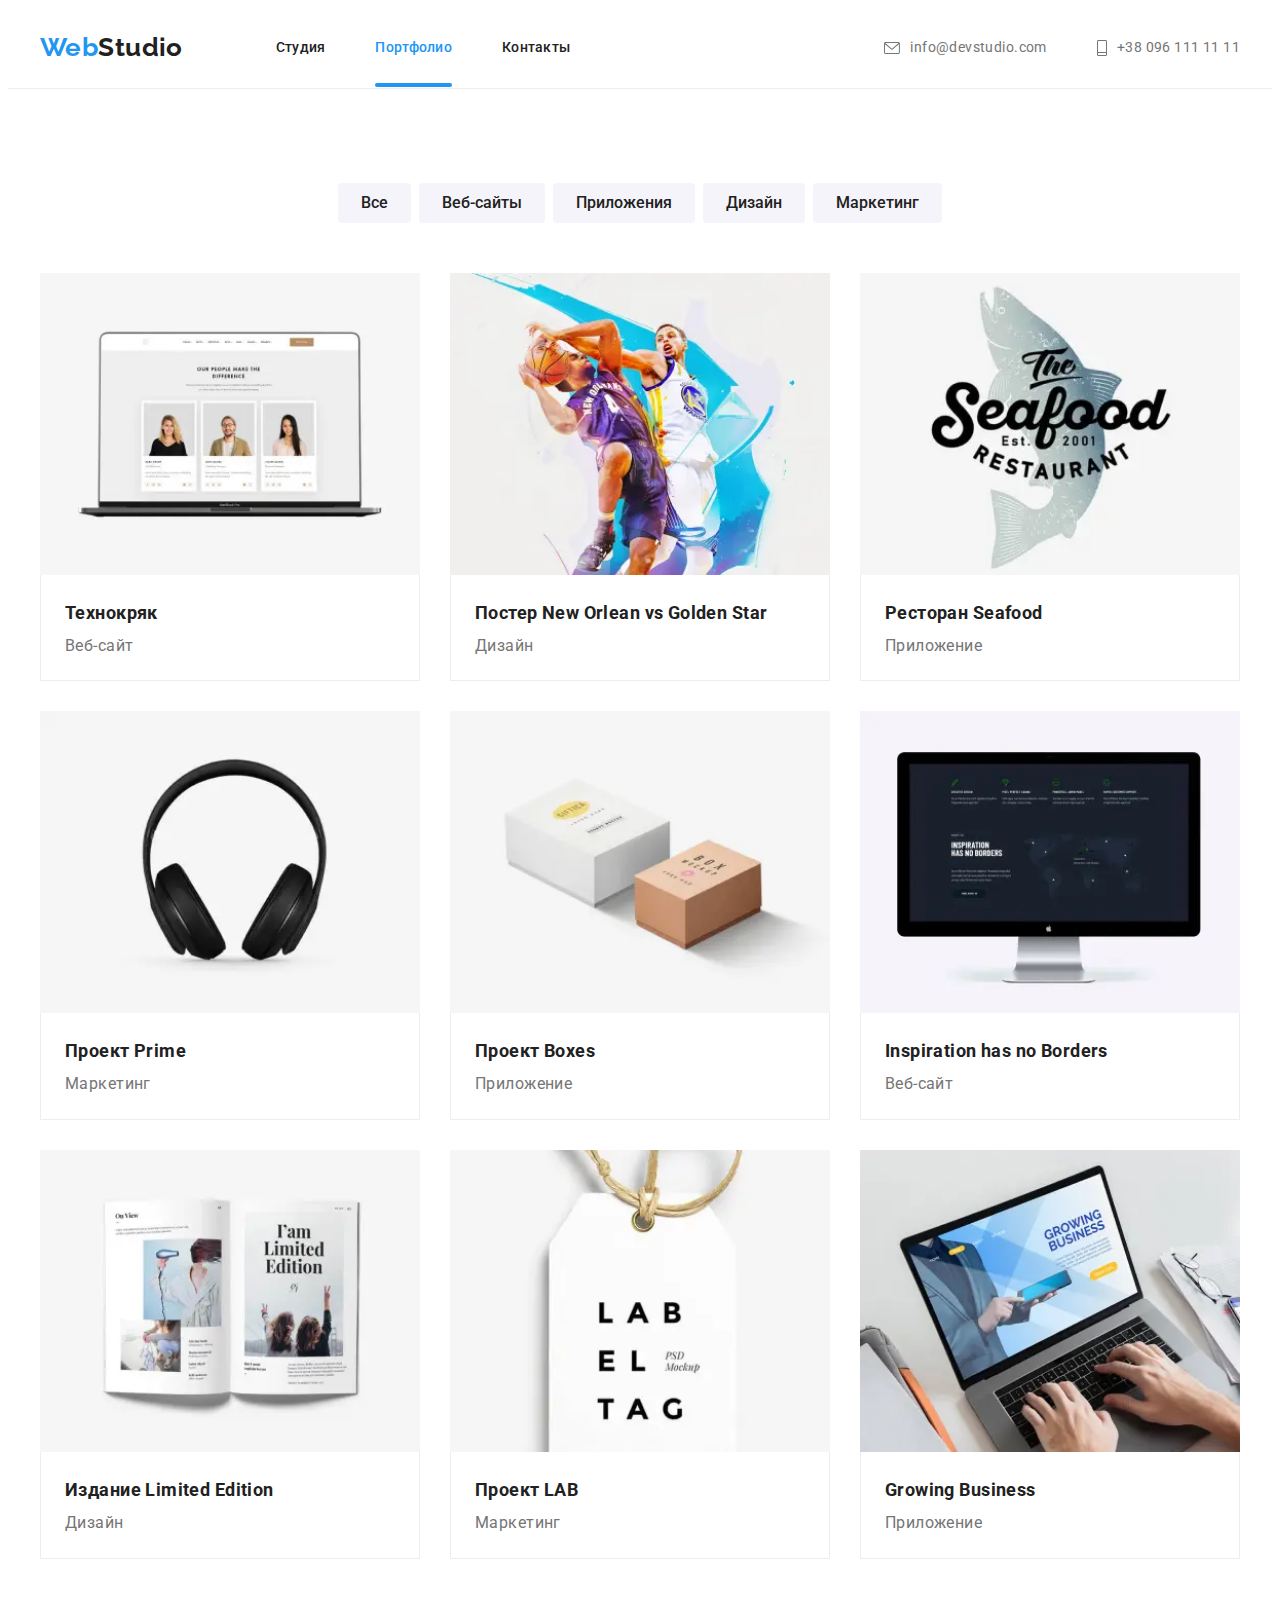
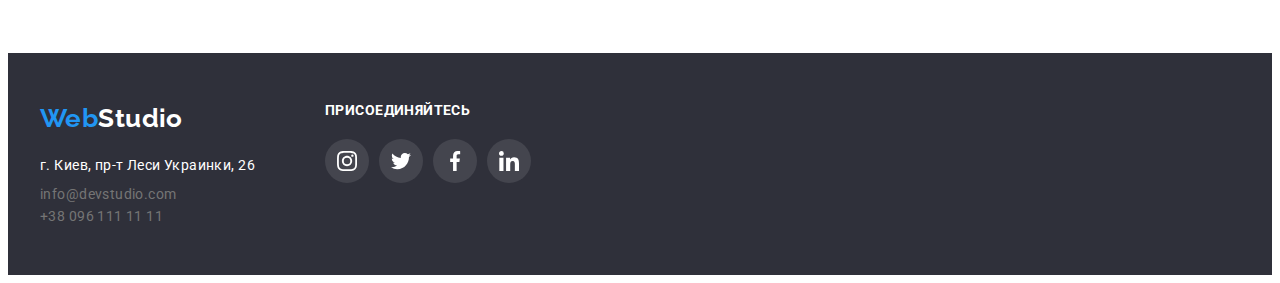
==== portfolio.html @ 9e24dd69 "Копирует файлы из ДЗ 5" ====
<!DOCTYPE html>
<html lang="ru">

<head>
    <meta charset="UTF-8" />
    <meta name="viewport" content="width=device-width, initial-scale=1.0" />
    <title>Piekharieva_HW5</title>
    <link
        href="https://fonts.googleapis.com/css2?family=Raleway:wght@700&family=Roboto:wght@400;500;700;900&display=swap"
        rel="stylesheet">
    <link rel="stylesheet" href="https://cdnjs.cloudflare.com/ajax/libs/modern-normalize/1.1.0/modern-normalize.min.css"
        integrity="sha512-wpPYUAdjBVSE4KJnH1VR1HeZfpl1ub8YT/NKx4PuQ5NmX2tKuGu6U/JRp5y+Y8XG2tV+wKQpNHVUX03MfMFn9Q=="
        crossorigin="anonymous" referrerpolicy="no-referrer" />
    <link rel="stylesheet" href="./css/styles.css">
</head>

<body>
    <!-- Шапка страницы -->
    <header>
        <div class="header-container container">
            <nav class=" main-nav">
                <a href="./" lang="en" class="logo"> <span class="logo-color">Web</span>Studio</a>
                <ul class="site-nav list">
                    <li class="item"><a href="./index.html" class="nav-link">Студия</a></li>
                    <li class="item"><a href="./portfolio.html" class="nav-link   current-link">Портфолио</a></li>
                    <li class="item"><a href="#" class="nav-link">Контакты</a></li>
                </ul>
            </nav>
            <!-- Контакты-->
            <ul class="contacts-list">
                <li class="item"><a href="mailto:info@devstudio.com" class="contacts-link"> <svg width="16px" height="12px">
                            <use href="./images/symbol.svg#icon-mail-to"></use>
                        </svg> info@devstudio.com</a>
                </li>
                <li class="item"><a href="tel:+380961111111" class="contacts-link"> <svg width="10px" height="16px">
                            <use href="./images/symbol.svg#icon-call-to"></use>
                        </svg> +38 096 111 11 11</a>
                </li>
            </ul>
        </div>
    
    
    </header>

    <main>

        <section class="portfolio-section section">

            <div class="container">
                <h1 class="visually-hidden"> Портфолио</h1> <!-- Скрыть в css -->

                <!--Кнопки сортировки портфолио-->
                <ul class="filter">
                    <li class="item"><button type="button" class="filter-button">Все</button></li>
                    <li class="item"><button type="button" class="filter-button">Веб-сайты</button></li>
                    <li class="item"><button type="button" class="filter-button">Приложения</button></li>
                    <li class="item"><button type="button" class="filter-button">Дизайн</button></li>
                    <li class="item"><button type="button" class="filter-button">Маркетинг</button></li>
                </ul>

                <!-- Примеры работ -->


                <ul class="work-exemples-list">
                    <li class="item">
                     
                        <a href="#" class="work-exemples-link">
                            <div class="exemples-thumb">
                                <img src="./images/portfolio1.webp"
                                alt="ноутбук с карточками людей на экране" width=370 height=294>
                                <div class="exemples-overflow">
                                    Технокряк это современная площадка распространения коронавируса. Компании используют эту платформу для цифрового
                                    шпионажа и атак на защищённые сервера конкурентов.
                                </div>
                            </div>
                                
                            <div class="card-description">
                                <h2 class="work-exemples-title">Технокряк</h2>
                                <p class="work-exemples-text">Веб-сайт</p>
                            </div>
                        </a>

                    </li>
                    <li class="item">
                        <a href="#" class="work-exemples-link"> 
                            <div class="exemples-thumb">
                      
                            <img src="./images/portfolio2.webp"
                                alt="два баскетболиста с мячом в прыжке " width=370 height=294>
                                <div class="exemples-overflow">
                                    Технокряк это современная площадка распространения коронавируса. Компании используют эту платформу для цифрового
                                    шпионажа и атак на защищённые сервера конкурентов.
                                </div>
                      </div>
                                <div class="card-description">
                                <h2 class="work-exemples-title">Постер New Orlean vs Golden Star</h2>
                                <p class="work-exemples-text">Дизайн</p>
                            </div>
                        </a>
                    </li>
                    <li class="item">
                        <a href="#" class="work-exemples-link"> 
                            <div class="exemples-thumb">
                      
                            <img src="./images/portfolio3.webp"
                                alt="логотип ресторана на фоне рыбы" width=370 height=294>
                                <div class="exemples-overflow">
                                    Технокряк это современная площадка распространения коронавируса. Компании используют эту платформу для цифрового
                                    шпионажа и атак на защищённые сервера конкурентов.
                                </div>
                      </div>
                                <div class="card-description">
                                <h2 class="work-exemples-title">Ресторан Seafood</h2>
                                <p class="work-exemples-text">Приложение</p>
                            </div>
                        </a>
                    </li>
                    <li class="item">
                        <a href="#" class="work-exemples-link"> 
                            <div class="exemples-thumb">
                      
                            <img src="./images/portfolio4.webp"
                                alt="черные наушники" width=370 height=294>
                                <div class="exemples-overflow">
                                    Технокряк это современная площадка распространения коронавируса. Компании используют эту платформу для цифрового
                                    шпионажа и атак на защищённые сервера конкурентов.
                                </div>
                      </div>
                                <div class="card-description">
                                <h2 class="work-exemples-title">Проект Prime</h2>
                                <p class="work-exemples-text">Маркетинг</p>
                            </div>
                        </a>
                    </li>
                    <li class="item">
                        <a href="#" class="work-exemples-link"> 
                            <div class="exemples-thumb">
                      
                            <img src="./images/portfolio5.webp"
                                alt="Две коробки белая и коричневая" width=370 height=294>
                                <div class="exemples-overflow">
                                    Технокряк это современная площадка распространения коронавируса. Компании используют эту платформу для цифрового
                                    шпионажа и атак на защищённые сервера конкурентов.
                                </div>
                      </div>
                                <div class="card-description">
                                <h2 class="work-exemples-title">Проект Boxes</h2>
                                <p class="work-exemples-text">Приложение</p>
                            </div>
                        </a>
                    </li>
                    <li class="item">
                        <a href="#" class="work-exemples-link"> 
                            <div class="exemples-thumb">
                      
                            <img src="./images/portfolio6.webp"
                                alt="монитор с открытм сайтом" width=370 height=294>
                                <div class="exemples-overflow">
                                    Технокряк это современная площадка распространения коронавируса. Компании используют эту платформу для цифрового
                                    шпионажа и атак на защищённые сервера конкурентов.
                                </div>
                      </div>
                                <div class="card-description">
                                <h2 lang="en" class="work-exemples-title">Inspiration has no Borders</h2>
                                <p class="work-exemples-text">Веб-сайт</p>
                            </div>
                        </a>

                    </li>
                    <li class="item">
                        <a href="#" class="work-exemples-link"> 
                            <div class="exemples-thumb">
                      
                            <img src="./images/portfolio7.webp"
                                alt="открытая книга с фотографиями и подписями к ним" width=370 height=294>
                                <div class="exemples-overflow">
                                    Технокряк это современная площадка распространения коронавируса. Компании используют эту платформу для цифрового
                                    шпионажа и атак на защищённые сервера конкурентов.
                                </div>
                      </div>
                                <div class="card-description">
                                <h2 class="work-exemples-title">Издание Limited Edition</h2>
                                <p class="work-exemples-text">Дизайн</p>
                            </div>
                        </a>
                    </li>
                    <li class="item">
                        <a href="#" class="work-exemples-link"> 
                            <div class="exemples-thumb">
                      
                            <img src="./images/portfolio8.webp"
                                alt=" бирка с названием" width=370 height=294>
                                <div class="exemples-overflow">
                                    Технокряк это современная площадка распространения коронавируса. Компании используют эту платформу для цифрового
                                    шпионажа и атак на защищённые сервера конкурентов.
                                </div>
                      </div>
                                <div class="card-description">
                                <h2 class="work-exemples-title">Проект LAB</h2>
                                <p class="work-exemples-text">Маркетинг</p>
                            </div>
                        </a>

                    </li>
                    <li class="item">
                        <a href="#" class="work-exemples-link">
                            <div class="exemples-thumb">
                      
                            <img src="./images/portfolio9.webp"
                                alt="монитор ноутбука с запущенным приложение" width=370 height=294>
                                <div class="exemples-overflow">
                                    Технокряк это современная площадка распространения коронавируса. Компании используют эту платформу для цифрового
                                    шпионажа и атак на защищённые сервера конкурентов.
                                </div>
                      </div>
                                <div class="card-description">
                                <h2 lang=en class="work-exemples-title">Growing Business</h2>
                                <p class="work-exemples-text">Приложение</p>
                            </div>
                        </a>
                    </li>
                </ul>
            </div>

        </section>

    </main>

    <!-- Футер -->
    <footer class="footer">
        <div class="footer-container container">
            <div class="footer-contacts">
                <a href="./" lang="en" class="footer-logo"> <span class="logo-color">Web</span>Studio</a>
                <address class="address">
                    <ul class="address-list">
                        <li class="address-item">г. Киев, пр-т Леси Украинки, 26</li>
                        <li class="contact-list-item"><a href="mailto:info@devstudio.com" class="contacts-link">
                                info@devstudio.com</a>
                        </li>
                        <li class="contact-list-item"><a href="tel:+380961111111" class="contacts-link">+38 096 111 11
                                11</a>
                        </li>
                    </ul>
                </address>
            </div>
    
            <div class="join-us">
                <h3 class="join-us-title">Присоединяйтесь</h3>
                <ul class="social-links">
                    <li class="item"><a href="" class="soc-link"> <svg width="20px" height="20px">
                                <use href="./images/symbol.svg#icon-instagram"></use>
                            </svg> </a></li>
                    <li class="item"><a href="" class="soc-link"><svg width="20px" height="20px">
                                <use href="./images/symbol.svg#icon-twitter"></use>
                            </svg></a></li>
                    <li class="item"><a href="" class="soc-link"><svg width="20px" height="20px">
                                <use href="./images/symbol.svg#icon-facebook"></use>
                            </svg></a></li>
                    <li class="item"><a href="" class="soc-link"><svg width="20px" height="20px">
                                <use href="./images/symbol.svg#icon-linkedin"></use>
                            </svg></a></li>
                </ul>
    
            </div>
        </div>
    
    </footer>

</body>

</html>
---- css/styles.css ----
:root {
  --title-color: #212121;
  --main-text-color: #757575;
  --accent-color: #2196f3;
  --accent-text-color: #ffffff;
  --accent-backgraund: #f5f4fa;
  --hero-button-hover: #188ce8;
  --dark-background-collor: #2f303a;
  --background-color: #ffffff;
  --border-color: #eeeeee;
  --clients-icon-color: #afb1b8;
  --exemples-overflow-collor: rgba(33, 150, 243, 0.8);
  --backdrop: rgba(0, 0, 0, 0.2);
  --duration: 250ms;
  --cubic: cubic-bezier(0.4, 0, 0.2, 1);
}

body {
  font-family: "Roboto", sans-serif;
  font-size: 14px;
  line-height: 1.71;
  letter-spacing: 0.03em;
  color: var(--main-text-color);
  background-color: var(--background-color);
}
ul {
  list-style: none;
  margin: 0;
  padding: 0;
}

h1,
h2,
h3,
p {
  margin: 0;
  padding: 0;
}

.visually-hidden {
  position: absolute;
  clip: rect(0 0 0 0);
  width: 1px;
  height: 1px;
  margin: -1px;
}

.container {
  width: 1200px;
  margin: 0 auto;
  padding: 0px 8px;
}
.section {
  padding: 94px 0;
}

/* Логтип */
.logo {
  margin-right: 93px;
  font-family: Raleway;
  font-weight: 700;
  font-size: 26px;
  line-height: 1.2;
  text-decoration: none;
  color: var(--title-color);
}
.logo-color {
  color: var(--accent-color);
}

/* Навигация сайта*/

header {
  height: 80px;
  border-bottom: 1px solid var(--border-color);
}
.header-container {
  display: flex;
  align-items: center;
  height: 100%;
}
.main-nav {
  display: flex;
  align-items: center;
}
.site-nav {
  display: flex;
}
.nav-link {
  font-weight: 500;
  font-size: 14px;
  line-height: 1.14;
  letter-spacing: 0.02em;
  padding: 8px 0px;
  text-decoration: none;
  color: var(--title-color);

  transition-property: color;
  transition-duration: var(--duration);
  transition-timing-function: var(--cubic);
}
.current-link {
  position: relative;
  color: var(--accent-color);
}
.current-link::after {
  position: absolute;
  bottom: -24px;
  display: block;
  height: 4px;
  width: 100%;
  content: "";
  border-radius: 2px;
  background-color: var(--accent-color);
}
.nav-link:hover,
.nav-link:focus {
  color: var(--accent-color);
}
.site-nav .item:not(:last-child) {
  margin-right: 50px;
}

/* Контакты */
.contacts-list {
  display: flex;
  margin-left: auto;
}
.contacts-link {
  display: flex;
  align-items: center;
  height: 16px;
  color: var(--main-text-color);
  text-decoration: none;

  transition-property: color;
  transition-duration: var(--duration);
  transition-timing-function: var(--cubic);
}
.contacts-list svg {
  margin-right: 10px;
  fill: currentColor;
}
.contacts-link:hover,
.contacts-link:focus {
  color: var(--accent-color);
}
.contacts-list .item:not(:last-child) {
  margin-right: 50px;
}

/* Заголовки */
.section-title {
  margin-bottom: 50px;
  font-weight: 700px;
  font-size: 36px;
  line-height: 1.16;
  text-align: center;
  letter-spacing: 0.03em;
  color: var(--title-color);
}

/* Секция герой */

.hero-section {
  padding: 200px 0;
  text-align: center;
  background-image: linear-gradient(
      to top,
      rgba(47, 48, 58, 0.4),
      rgba(47, 48, 58, 0.4)
    ),
    url("../images/hero-bg.jpg");
  background-size: 1600px;
  background-repeat: no-repeat;
  background-position: center;
  background-color: var(--dark-background-collor);
}

.hero-title {
  font-weight: 900;
  font-size: 44px;
  line-height: 1.36;
  letter-spacing: 0.06em;
  margin-bottom: 30px;
  text-transform: uppercase;
  color: var(--accent-text-color);
}

.hero-button {
  display: block;
  padding: 10px 32px;
  margin: 0 auto;

  font-family: inherit;
  font-weight: 700;
  font-size: 16px;
  line-height: 1.9;
  letter-spacing: 0.6px;
  cursor: pointer;
  border-radius: 4px;
  border: 1px solid transparent;
  min-width: 200px;
  color: var(--accent-text-color);
  background-color: var(--accent-color);

  transition-property: background-color;
  transition-duration: var(--duration);
  transition-timing-function: var(--cubic);
}
.hero-button:hover,
.hero-button:focus {
  background-color: var(--hero-button-hover);
}

/* Наша команда */
.team-list {
  display: flex;
}
.team-list img {
  display: block;
  width: 100%;
  height: auto;
}
.team-list .item {
  flex-basis: calc((100% - 90px) / 4);
  border-radius: 0px 0px 4px 4px;
  overflow: hidden;
  box-shadow: 0px 1px 3px rgba(0, 0, 0, 0.12), 0px 1px 1px rgba(0, 0, 0, 0.14),
    0px 2px 1px rgba(0, 0, 0, 0.2);
}
.team-list .item:not(:last-child) {
  margin-right: 30px;
}

.team-description {
  text-align: center;
  padding: 30px 0;
  background-color: var(--background-color);
}
.team-section {
  background-color: var(--accent-backgraund);
}
.team-title {
  margin-bottom: 10px;

  font-weight: 500;
  font-size: 16px;
  line-height: 1.19;
  color: var(--title-color);
}
.team-text {
  font-size: 16px;
  line-height: 1.19;
}
.team-social-links {
  display: inline-flex;
  justify-content: center;
  align-items: center;
  margin-top: 16px;
}

.team-soc-link {
  display: flex;
  justify-content: center;
  align-items: center;
  width: 44px;
  height: 44px;
  border-radius: 50%;
  fill: var(--clients-icon-color);

  transition-property: background-color, fill;
  transition-duration: var(--duration);
  transition-timing-function: var(--cubic);
}

.link-item:not(:last-child) {
  margin-right: 10px;
}
.team-soc-link:hover,
.team-soc-link:focus {
  background-color: var(--accent-color);
  fill: var(--accent-text-color);
}
.link-item {
  display: flex;
}
/* Наши преимущества */
.features-icon {
  display: flex;
  align-items: center;
  justify-content: center;
  padding: 25px;
  margin-bottom: 30px;
  border-radius: 4px;
  fill: var(--title-color);
  background-color: var(--accent-backgraund);
}

.features-list {
  display: flex;
}

.features-list .item {
  flex-basis: calc((100% - 90px) / 4);
}
.features-list .item:not(:last-child) {
  margin-right: 30px;
}

.features-title {
  margin-bottom: 10px;

  font-family: Roboto;
  font-weight: 700;
  font-size: 14px;
  line-height: 1.14;
  letter-spacing: 0.03em;
  text-transform: uppercase;
  color: var(--title-color);
}

/* Чем мы занимаемся */
.work-section {
  padding-top: 0px;
}

.work-section-list {
  display: flex;
}
.work-section-list .item {
  flex-basis: calc((100% - 60px) / 3);
}
.work-section-list .item:not(:last-child) {
  margin-right: 30px;
}
.work-section-list img {
  display: block;
  width: 100%;
  height: auto;
}

/* Наши клиенты */

.clients {
  display: inline-flex;
}

.clients .item {
  width: calc((100%-150px) / 6);
}
.clients .item:not(:last-child) {
  margin-right: 30px;
}
.company-icon {
  margin: 0px;
  display: flex;

  text-decoration: none;
  border-radius: 4px;
  border: 1px solid var(--clients-icon-color);
  padding: 15px 32px;
  color: var(--clients-icon-color);
  fill: currentColor;
  background-color: var(--background-color);

  transition-property: fill, border;
  transition-duration: var(--duration);
  transition-timing-function: var(--cubic);
}

.company-icon:hover,
.company-icon:focus {
  border: 1px solid var(--accent-color);
  fill: var(--accent-color);
}
/* Кнопка фильтр */

.filter {
  display: flex;
  justify-content: center;
  margin-bottom: 50px;
}

.filter-button {
  padding: 6px 22px;

  font-family: inherit;
  font-weight: 500;
  font-size: 16px;
  line-height: 1.6;
  cursor: pointer;
  border-radius: 4px;
  border: 1px solid transparent;
  color: var(--title-color);
  background-color: var(--accent-backgraund);

  transition-property: background-color, color;
  transition-duration: var(--duration);
  transition-timing-function: var(--cubic);
}
.filter .item:not(:last-child) {
  margin-right: 8px;
}

.filter-button:focus,
.filter-button:hover {
  color: var(--accent-text-color);
  background-color: var(--accent-color);
  box-shadow: 0px 3px 1px rgba(0, 0, 0, 0.1), 0px 1px 2px rgba(0, 0, 0, 0.08),
    0px 2px 2px rgba(0, 0, 0, 0.12);
}

/* Примеры работ */

.work-exemples-list {
  display: flex;
  flex-wrap: wrap;
}
.work-exemples-title {
  font-weight: 700;
  font-size: 18px;
  line-height: 2;
  color: var(--title-color);
}

.work-exemples-link img {
  display: block;
  width: 100%;
  height: auto;
}
.work-exemples-link {
  display: block;
  transition-property: box-shadow;
  transition-duration: var(--duration);
  transition-timing-function: var(--cubic);

  text-decoration: none;
  color: inherit;
}
.work-exemples-text {
  font-size: 16px;
  line-height: 1.87;
}

.exemples-thumb {
  position: relative;
  overflow: hidden;
}
.exemples-overflow {
  position: absolute;
  top: 100%;
  left: 0%;
  padding: 63px 24px;
  height: 100%;
  width: 100%;
  color: var(--accent-text-color);
  background-color: var(--exemples-overflow-collor);

  font-size: 18px;
  line-height: 1.56;
  letter-spacing: 0.03em;

  transition-property: transform, box-shadow;
  transition-duration: var(--duration);
  transition-timing-function: var(--cubic);
}

.work-exemples-list .item {
  flex-basis: calc((100% - 60px) / 3);
  margin-right: 30px;
  margin-bottom: 30px;
}
.work-exemples-link:hover,
.work-exemples-link:focus {
  box-shadow: 0px 1px 1px rgba(0, 0, 0, 0.12), 0px 4px 4px rgba(0, 0, 0, 0.06),
    1px 4px 6px rgba(0, 0, 0, 0.16);
}
.work-exemples-link:hover .exemples-overflow,
.work-exemples-link:focus .exemples-overflow {
  transform: translateY(-100%);
}

.work-exemples-list .item:nth-child(3n) {
  margin-right: 0px;
}
.work-exemples-list .item:nth-last-child(-n + 3) {
  margin-bottom: 0px;
}

.exemples-description {
  position: absolute;
  bottom: 0%;
  background-color: rgba(47, 48, 58, 0.8);
  width: 100%;
  text-transform: uppercase;
  font-weight: 700;
  line-height: 1.14;
  text-align: center;
  padding: 27px 0px;
  color: var(--accent-text-color);
}

.card-description {
  text-align: start;
  padding: 20px 24px;
  border: 1px solid #eeeeee;
  border-top: 0px;
}

/* Футер */
.footer {
  padding-top: 50px;
  padding-bottom: 50px;
  background-color: var(--dark-background-collor);
}

.footer-logo {
  display: inline-block;
  margin-bottom: 20px;
  font-family: Raleway;
  font-weight: 700;
  font-size: 26px;
  line-height: 1.2;
  text-decoration: none;
  color: var(--accent-text-color);
}

.address-list {
  text-decoration: none;
  color: var(--accent-text-color);
}
address {
  font-style: normal;
}
.address-item {
  margin-bottom: 9px;
}

.contact-item {
  text-decoration: none;
  color: var(--main-text-color);
}

.contact-list-item:not(:last-child) {
  margin-bottom: 6px;
}

.footer-container {
  display: flex;
}
.footer-contacts {
  margin-right: 70px;
}
.join-us {
  display: inline-block;
  height: 80px;
  width: 206px;
}
.social-links {
  display: flex;
}
.join-us-title {
  margin-bottom: 20px;
  font-weight: 700;
  font-size: 14px;
  line-height: 1.14;
  letter-spacing: 0.03em;
  text-transform: uppercase;
  color: var(--accent-text-color);
}

.social-links .item:not(:last-child) {
  margin-right: 10px;
}
.soc-link {
  display: flex;
  justify-content: center;
  align-items: center;
  width: 44px;
  height: 44px;

  text-decoration: none;
  border-radius: 50%;
  color: var(--accent-text-color);
  background-color: rgba(255, 255, 255, 0.1);

  fill: currentColor;

  transition-property: background-color;
  transition-duration: var(--duration);
  transition-timing-function: var(--cubic);
}

.soc-link:hover,
.soc-link:focus {
  background-color: var(--accent-color);
}

/* Модальное окно */
.backdrop {
  position: fixed;
  top: 0;
  left: 0;
  width: 100%;
  height: 100%;
  background-color: var(--backdrop);
  opacity: 1;

  transition-property: opacity, visibility;
  transition-duration: var(--duration);
  transition-timing-function: var(--cubic);
}

.modal {
  position: absolute;
  top: 50%;
  left: 50%;
  transform: translate(-50%, -50%) scale(1);
  width: 528px;
  height: 581px;

  border-radius: 4px;
  background-color: var(--background-color);

  transition-property: transform;
  transition-duration: var(--duration);
  transition-timing-function: var(--cubic);
}
.backdrop.is-hidden {
  opacity: 0;
  pointer-events: none;
  visibility: hidden;
}
.backdrop.is-hidden .modal {
  transform: translate(-50%, -50%) scale(0.1);
}
.modal svg {
  fill: currentColor;
}
.modal-close {
  position: absolute;
  top: 8px;
  right: 8px;
  width: 30px;
  height: 30px;
  border-radius: 50%;
  background-color: var(--background-color);
  border: 1px solid var(--border-color);
  cursor: pointer;

  transition-property: color;
  transition-duration: var(--duration);
  transition-timing-function: var(--cubic);
}

.modal-close:focus,
.modal-close:hover {
  color: var(--accent-color);
}
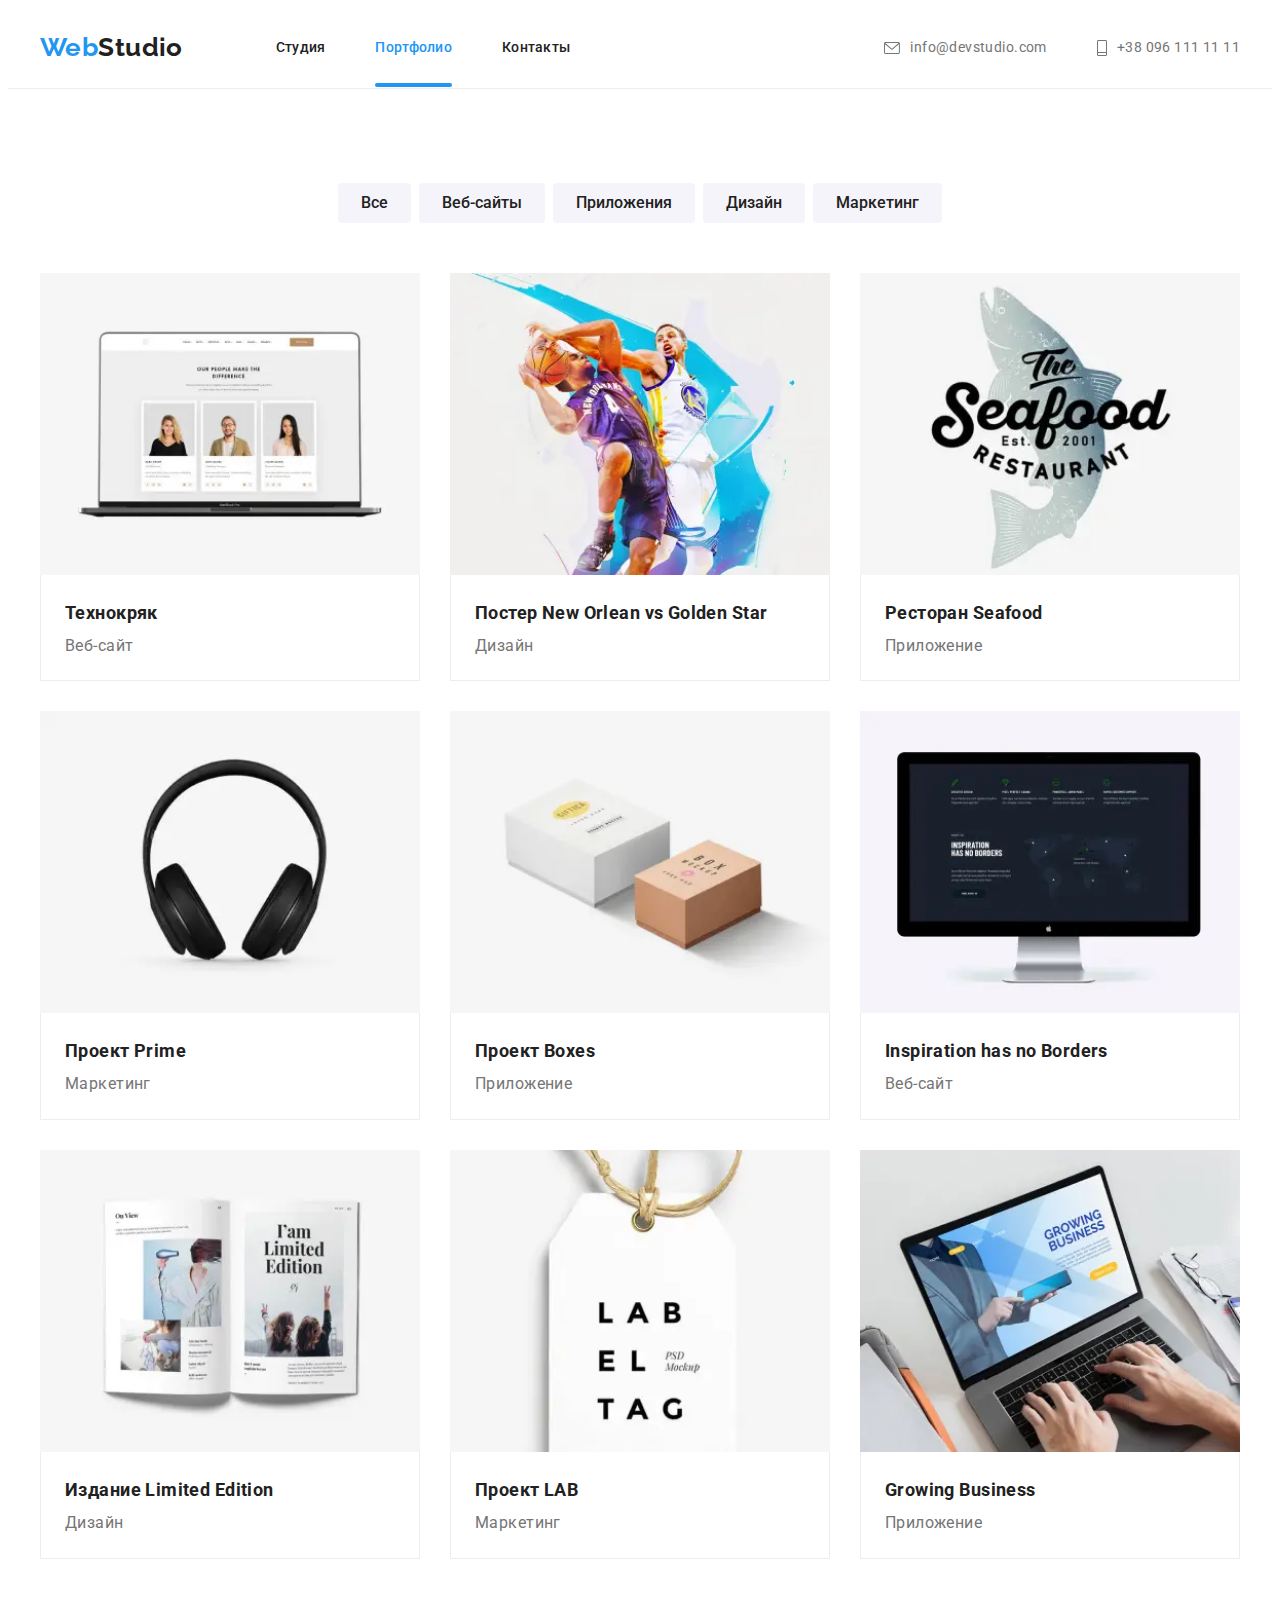
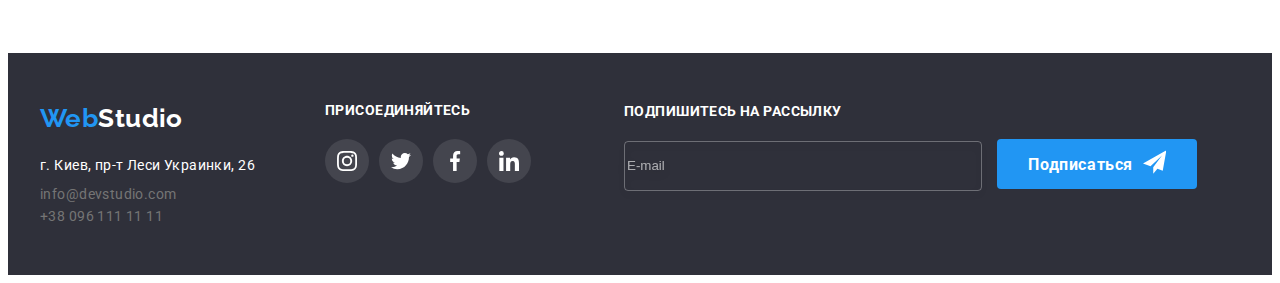
==== commit de8a900f: "Добавляет кнопку и поле "подпишитесь" в Портфолио" ====
--- a/portfolio.html
+++ b/portfolio.html
@@ -4,7 +4,7 @@
 <head>
     <meta charset="UTF-8" />
     <meta name="viewport" content="width=device-width, initial-scale=1.0" />
-    <title>Piekharieva_HW5</title>
+    <title>Piekharieva_HW6</title>
     <link
         href="https://fonts.googleapis.com/css2?family=Raleway:wght@700&family=Roboto:wght@400;500;700;900&display=swap"
         rel="stylesheet">
@@ -16,6 +16,7 @@
 
 <body>
     <!-- Шапка страницы -->
+   
     <header>
         <div class="header-container container">
             <nav class=" main-nav">
@@ -262,6 +263,19 @@
                 </ul>
     
             </div>
+            <div class="subscribe">
+                <p class="subscribe-title">Подпишитесь на рассылку</p>
+                <input type="email" class="subscribe-mail" placeholder="E-mail">
+                <button type="button" class="subscribe-button"> 
+                    <div class="subscribe-content">
+                        <p>Подписаться</p>
+                    <svg width="24" height="24">
+                        <use href="./images/symbol.svg#icon-subscribe"></use>
+                    </svg>
+                </div>
+                </button>
+
+            </div>
         </div>
     
     </footer>
--- a/css/styles.css
+++ b/css/styles.css
@@ -10,6 +10,7 @@
   --border-color: #eeeeee;
   --clients-icon-color: #afb1b8;
   --exemples-overflow-collor: rgba(33, 150, 243, 0.8);
+  --footer-text-color: rgba(255, 255, 255, 0.6);
   --backdrop: rgba(0, 0, 0, 0.2);
   --duration: 250ms;
   --cubic: cubic-bezier(0.4, 0, 0.2, 1);
@@ -52,6 +53,25 @@
 }
 .section {
   padding: 94px 0;
+}
+
+/* Акцентная кнопка */
+
+.hero-button,
+.modal-submit,
+.subscribe-button {
+  width: 200px;
+  height: 50px;
+  font-family: inherit;
+  font-weight: 700;
+  font-size: 16px;
+  line-height: 1.9;
+  letter-spacing: 0.6px;
+  cursor: pointer;
+  border-radius: 4px;
+  border: 1px solid transparent;
+  color: var(--accent-text-color);
+  background-color: var(--accent-color);
 }
 
 /* Логтип */
@@ -556,6 +576,7 @@
   display: inline-block;
   height: 80px;
   width: 206px;
+  margin-right: 93px;
 }
 .social-links {
   display: flex;
@@ -595,6 +616,43 @@
 .soc-link:hover,
 .soc-link:focus {
   background-color: var(--accent-color);
+}
+
+.subscribe-title {
+  margin-bottom: 20px;
+  font-weight: 700;
+  font-size: 14px;
+  line-height: 16px;
+  letter-spacing: 0.03em;
+  text-transform: uppercase;
+  color: var(--accent-text-color);
+}
+
+.subscribe-mail {
+  margin-right: 12px;
+  width: 358px;
+  height: 50px;
+
+  background-color: transparent;
+  border: 1px solid rgba(255, 255, 255, 0.3);
+  box-sizing: border-box;
+  filter: drop-shadow(0px 4px 4px rgba(0, 0, 0, 0.15));
+  border-radius: 4px;
+}
+
+.subscribe-content {
+  display: flex;
+}
+.subscribe-content p {
+  margin-right: 10px;
+}
+.subscribe-button {
+  padding: 10px 30px;
+  fill: currentColor;
+}
+
+.subscribe-mail::placeholder {
+  color: var(--footer-text-color);
 }
 
 /* Модальное окно */
@@ -658,3 +716,10 @@
 .modal-close:hover {
   color: var(--accent-color);
 }
+
+.input-menu {
+  margin: 0px 40px;
+}
+.modal-title {
+  margin: 40px 40px 12px 40px;
+}
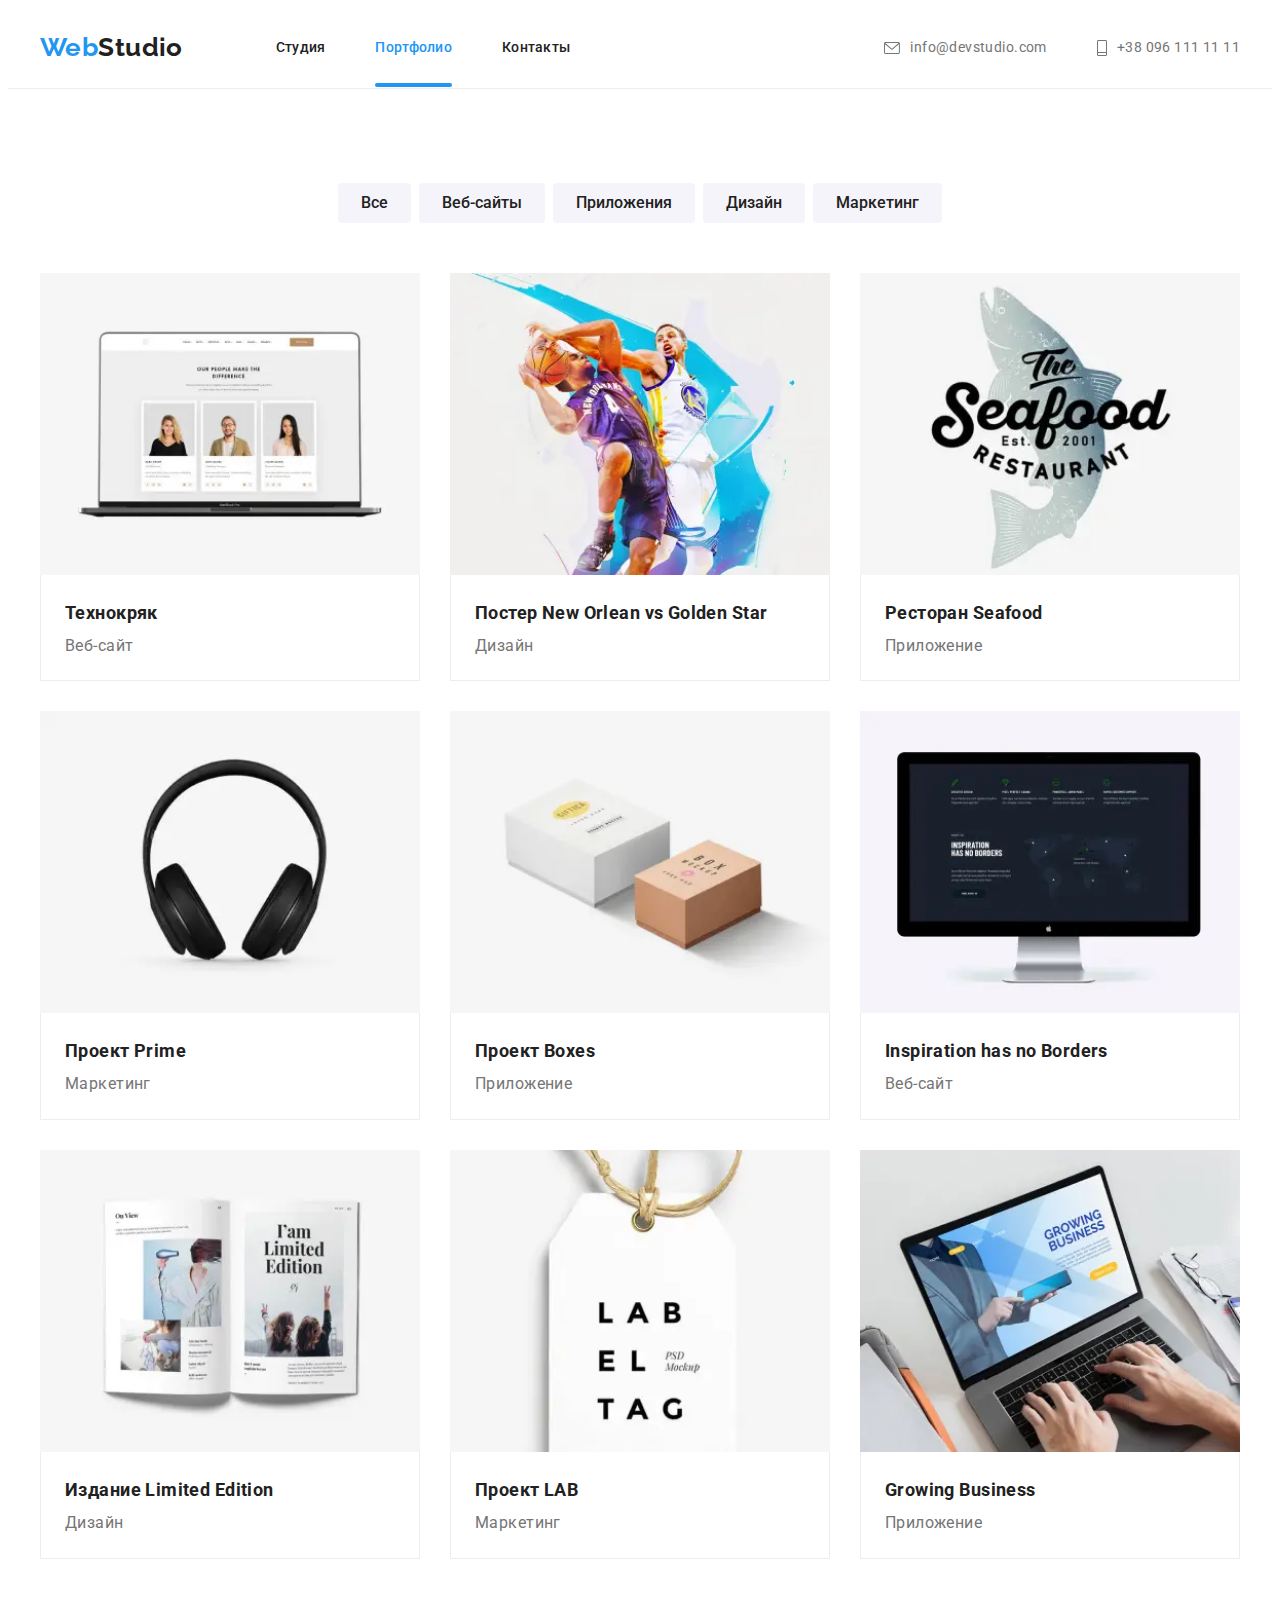
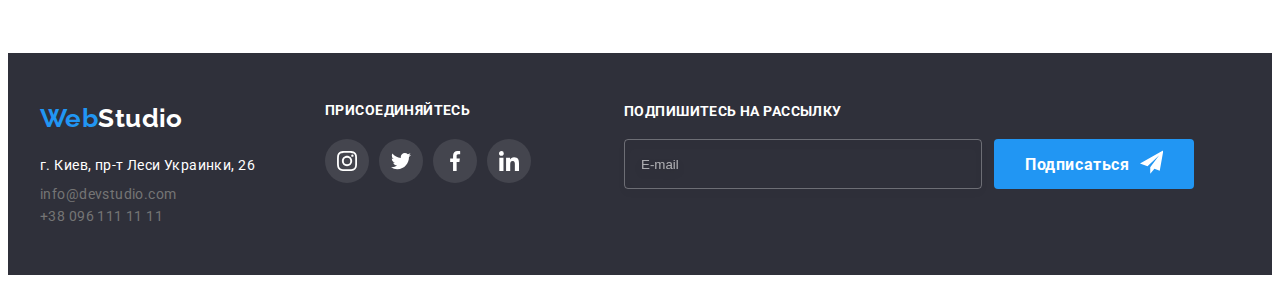
==== commit 92bde2d2: "Меняет кнопку в футере" ====
--- a/portfolio.html
+++ b/portfolio.html
@@ -263,19 +263,19 @@
                 </ul>
     
             </div>
+            
             <div class="subscribe">
                 <p class="subscribe-title">Подпишитесь на рассылку</p>
-                <input type="email" class="subscribe-mail" placeholder="E-mail">
-                <button type="button" class="subscribe-button"> 
-                    <div class="subscribe-content">
-                        <p>Подписаться</p>
-                    <svg width="24" height="24">
-                        <use href="./images/symbol.svg#icon-subscribe"></use>
+                <div class="subscribe-menu">
+                <input type="email" class="subscribe-mail" placeholder="E-mail" />
+                <button  type="button" class="subscribe-button">
+                    <span class="subscribe-content">Подписаться</span>
+                    <svg class="subscribe-svg" width="24" height="24">
+                      <use href="./images/symbol.svg#icon-subscribe"></use>
                     </svg>
+                  </button>
                 </div>
-                </button>
-
-            </div>
+                </div>
         </div>
     
     </footer>
--- a/css/styles.css
+++ b/css/styles.css
@@ -14,6 +14,7 @@
   --backdrop: rgba(0, 0, 0, 0.2);
   --duration: 250ms;
   --cubic: cubic-bezier(0.4, 0, 0.2, 1);
+  --modal-fill-border: rgba(33, 33, 33, 0.2);
 }
 
 body {
@@ -55,7 +56,7 @@
   padding: 94px 0;
 }
 
-/* Акцентная кнопка */
+/* Акцентные кнопки */
 
 .hero-button,
 .modal-submit,
@@ -72,6 +73,19 @@
   border: 1px solid transparent;
   color: var(--accent-text-color);
   background-color: var(--accent-color);
+
+  transition-property: background-color;
+  transition-duration: var(--duration);
+  transition-timing-function: var(--cubic);
+}
+
+.hero-button:hover,
+.hero-button:focus,
+.modal-submit:hover,
+.modal-submit:focus,
+.subscribe-button:hover,
+.subscribe-button:focus {
+  background-color: var(--hero-button-hover);
 }
 
 /* Логтип */
@@ -212,25 +226,9 @@
   padding: 10px 32px;
   margin: 0 auto;
 
-  font-family: inherit;
-  font-weight: 700;
-  font-size: 16px;
-  line-height: 1.9;
-  letter-spacing: 0.6px;
-  cursor: pointer;
-  border-radius: 4px;
-  border: 1px solid transparent;
-  min-width: 200px;
-  color: var(--accent-text-color);
-  background-color: var(--accent-color);
-
   transition-property: background-color;
   transition-duration: var(--duration);
   transition-timing-function: var(--cubic);
-}
-.hero-button:hover,
-.hero-button:focus {
-  background-color: var(--hero-button-hover);
 }
 
 /* Наша команда */
@@ -630,9 +628,11 @@
 
 .subscribe-mail {
   margin-right: 12px;
+  padding-left: 16px;
   width: 358px;
   height: 50px;
 
+  color: var(--accent-text-color);
   background-color: transparent;
   border: 1px solid rgba(255, 255, 255, 0.3);
   box-sizing: border-box;
@@ -640,13 +640,13 @@
   border-radius: 4px;
 }
 
+
 .subscribe-content {
-  display: flex;
-}
-.subscribe-content p {
   margin-right: 10px;
 }
+
 .subscribe-button {
+  display: flex;
   padding: 10px 30px;
   fill: currentColor;
 }
@@ -655,6 +655,9 @@
   color: var(--footer-text-color);
 }
 
+.subscribe-menu{
+  display: flex;
+}
 /* Модальное окно */
 .backdrop {
   position: fixed;
@@ -693,9 +696,7 @@
 .backdrop.is-hidden .modal {
   transform: translate(-50%, -50%) scale(0.1);
 }
-.modal svg {
-  fill: currentColor;
-}
+
 .modal-close {
   position: absolute;
   top: 8px;
@@ -706,20 +707,129 @@
   background-color: var(--background-color);
   border: 1px solid var(--border-color);
   cursor: pointer;
-
-  transition-property: color;
+  fill: var(--title-color);
+
+  transition-property: fill;
   transition-duration: var(--duration);
   transition-timing-function: var(--cubic);
 }
 
 .modal-close:focus,
 .modal-close:hover {
-  color: var(--accent-color);
+  fill: var(--accent-color);
 }
 
 .input-menu {
-  margin: 0px 40px;
+  margin: 0px 40px 20px;
 }
 .modal-title {
-  margin: 40px 40px 12px 40px;
-}
+  margin: 40px auto 12px;
+  font-weight: 700;
+  font-size: 20px;
+  line-height: 1.15;
+  text-align: center;
+  letter-spacing: 0.03em;
+  color: var(--title-color);
+}
+
+.input {
+
+  margin-bottom: 10px;
+}
+.input-div {
+  position: relative;
+}
+.input-field {
+  height: 40px;
+  padding-left: 35px;
+  cursor: pointer;
+}
+
+.input-label,
+.comment-field::placeholder {
+  font-size: 12px;
+  line-height: 1.16;
+  letter-spacing: 0.01em;
+}
+.input-label {
+  margin-bottom: 4px;
+}
+
+.input-svg {
+  position: absolute;
+  top: 10px;
+  left: 12px;
+  fill: var(--title-color);
+  transition-property: fill;
+  transition-duration: var(--duration);
+  transition-timing-function: var(--cubic);
+}
+
+.input-field,
+.comment-field {
+  width: 448px;
+  border: 1px solid rgba(33, 33, 33, 0.2);
+  border-radius: 4px;
+
+  transition-property: border-color;
+  transition-duration: var(--duration);
+  transition-timing-function: var(--cubic);
+}
+.input-field:hover,
+.input-field:focus,
+.comment-field:hover,
+.comment-field:focus {
+  border-color: var(--accent-color);
+  outline: none;
+}
+
+.input-field:focus + .input-svg,
+.input-field:hover + .input-svg {
+  fill: var(--accent-color);
+}
+
+.comment-field {
+  height: 120px;
+  padding: 12px 16px;
+  resize: none;
+  overflow: hidden;
+  cursor: pointer;
+}
+.comment-field::placeholder {
+  color: rgba(117, 117, 117, 0.5);
+}
+
+.contract-agree {
+  display: flex;
+  align-items: center;
+  justify-content: center;
+  margin-bottom: 30px;
+}
+.hide-checkbox {
+  position: absolute;
+  clip: rect(0 0 0 0);
+  width: 1px;
+  height: 1px;
+  margin: -1px;
+}
+
+.hide-checkbox:focus + .agree-check {
+  border: 2px solid var(--accent-color);
+}
+
+.modal-submit {
+  display: block;
+  margin: 0px auto 40px;
+}
+.agree-check {
+  margin-right: 8px;
+  box-sizing: border-box;
+  border: 2px solid var(--title-color);
+  border-radius: 2px;
+}
+
+.hide-checkbox:checked + .agree-check {
+  border: none;
+  fill: var(--accent-text-color);
+  background-color: var(--accent-color);
+}
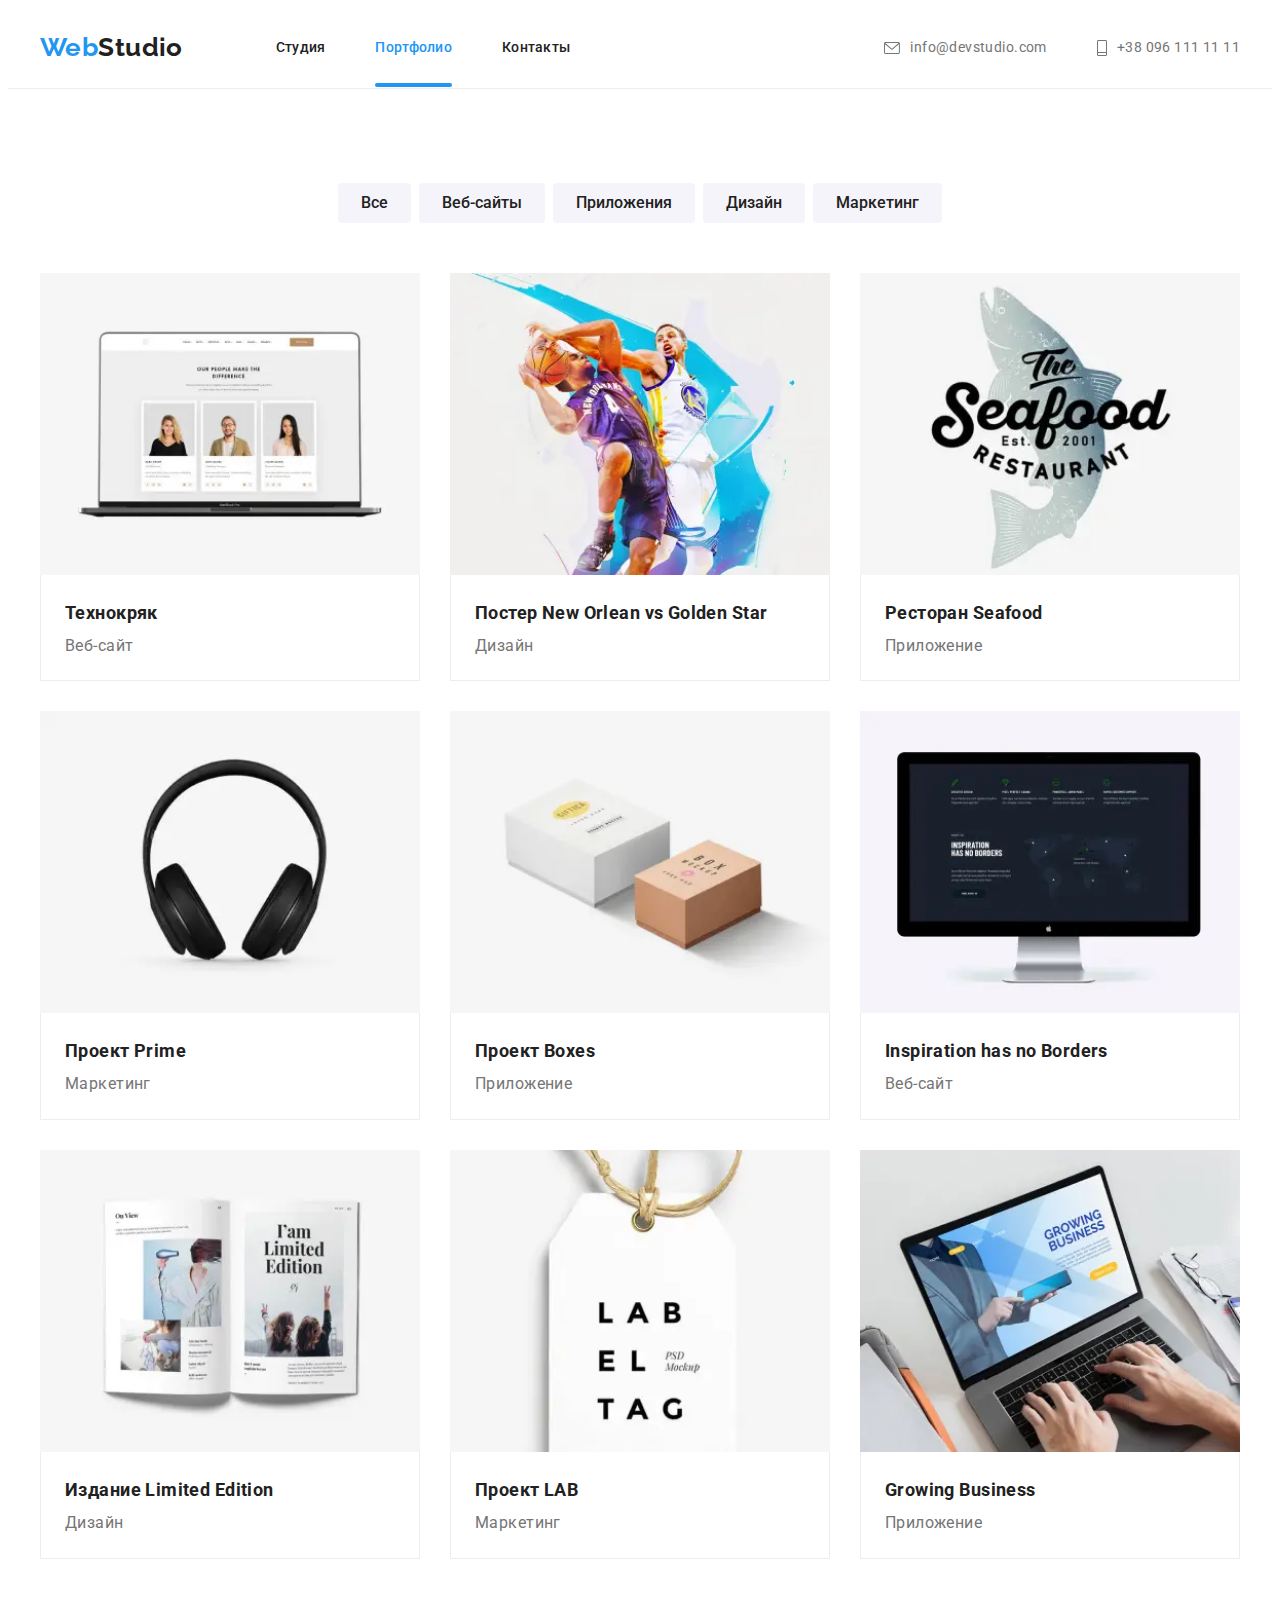
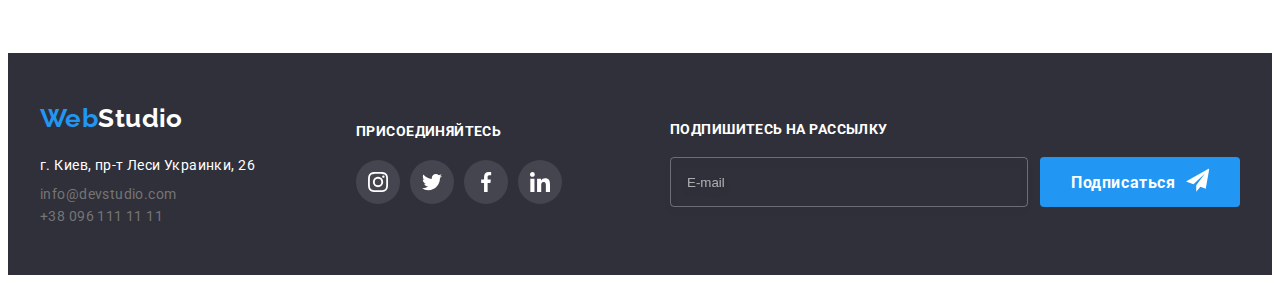
==== commit 7f246bac: "Меняет див в инпутах на "Форм" и тип кнопки в футере" ====
--- a/portfolio.html
+++ b/portfolio.html
@@ -230,55 +230,72 @@
     <!-- Футер -->
     <footer class="footer">
         <div class="footer-container container">
-            <div class="footer-contacts">
-                <a href="./" lang="en" class="footer-logo"> <span class="logo-color">Web</span>Studio</a>
-                <address class="address">
-                    <ul class="address-list">
-                        <li class="address-item">г. Киев, пр-т Леси Украинки, 26</li>
-                        <li class="contact-list-item"><a href="mailto:info@devstudio.com" class="contacts-link">
-                                info@devstudio.com</a>
-                        </li>
-                        <li class="contact-list-item"><a href="tel:+380961111111" class="contacts-link">+38 096 111 11
-                                11</a>
-                        </li>
-                    </ul>
-                </address>
-            </div>
-    
-            <div class="join-us">
-                <h3 class="join-us-title">Присоединяйтесь</h3>
-                <ul class="social-links">
-                    <li class="item"><a href="" class="soc-link"> <svg width="20px" height="20px">
-                                <use href="./images/symbol.svg#icon-instagram"></use>
-                            </svg> </a></li>
-                    <li class="item"><a href="" class="soc-link"><svg width="20px" height="20px">
-                                <use href="./images/symbol.svg#icon-twitter"></use>
-                            </svg></a></li>
-                    <li class="item"><a href="" class="soc-link"><svg width="20px" height="20px">
-                                <use href="./images/symbol.svg#icon-facebook"></use>
-                            </svg></a></li>
-                    <li class="item"><a href="" class="soc-link"><svg width="20px" height="20px">
-                                <use href="./images/symbol.svg#icon-linkedin"></use>
-                            </svg></a></li>
-                </ul>
-    
-            </div>
-            
-            <div class="subscribe">
-                <p class="subscribe-title">Подпишитесь на рассылку</p>
-                <div class="subscribe-menu">
-                <input type="email" class="subscribe-mail" placeholder="E-mail" />
-                <button  type="button" class="subscribe-button">
-                    <span class="subscribe-content">Подписаться</span>
-                    <svg class="subscribe-svg" width="24" height="24">
-                      <use href="./images/symbol.svg#icon-subscribe"></use>
-                    </svg>
-                  </button>
-                </div>
-                </div>
+          <div class="footer-contacts">
+            <a href="./" lang="en" class="footer-logo">
+              <span class="logo-color">Web</span>Studio</a
+            >
+            <address class="address">
+              <ul class="address-list">
+                <li class="address-item">г. Киев, пр-т Леси Украинки, 26</li>
+                <li class="contact-list-item">
+                  <a href="mailto:info@devstudio.com" class="contacts-link">
+                    info@devstudio.com</a
+                  >
+                </li>
+                <li class="contact-list-item">
+                  <a href="tel:+380961111111" class="contacts-link"
+                    >+38 096 111 11 11</a
+                  >
+                </li>
+              </ul>
+            </address>
+          </div>
+  
+          <div class="join-us">
+            <h3 class="join-us-title">Присоединяйтесь</h3>
+            <ul class="social-links">
+              <li class="item">
+                <a href="" class="soc-link" aria-label="instagram">
+                  <span class="visually-hidden">instagram</span>
+                  <svg width="20px" height="20px" aria-label="instagram">
+                    <use href="./images/symbol.svg#icon-instagram"></use>
+                  </svg>
+                </a>
+              </li>
+              <li class="item">
+                <a href="" class="soc-link" aria-label="twitter">
+                  <span class="visually-hidden">twitter</span>
+                  <svg width="20px" height="20px" aria-label="twitter">
+                    <use href="./images/symbol.svg#icon-twitter"></use></svg></a>
+              </li>
+              <li class="item">
+                <a href="" class="soc-link" aria-label="facebook">
+                  <span class="visually-hidden">facebook</span>
+                  <svg width="20px" height="20px" aria-label="facebook">
+                    <use href="./images/symbol.svg#icon-facebook"></use></svg></a>
+              </li>
+              <li class="item">
+                <a href="" class="soc-link" aria-label="linkedin">
+                  <span class="visually-hidden">linkedin</span>
+                  <svg width="20px" height="20px" aria-label="linkedin">
+                    <use href="./images/symbol.svg#icon-linkedin"></use></svg></a>
+              </li>
+            </ul>
+          </div>
+          <div class="subscribe">
+            <p class="subscribe-title">Подпишитесь на рассылку</p>
+            <form name="subscribe" class="subscribe-menu">
+              <input type="email" class="subscribe-mail" placeholder="E-mail" />
+              <button  type="submit" class="subscribe-button">
+                <span class="subscribe-content">Подписаться</span>
+                <svg class="subscribe-svg" width="24" height="24">
+                  <use href="./images/symbol.svg#icon-subscribe"></use>
+                </svg>
+              </button>
+            </form>
+            </div>    
         </div>
-    
-    </footer>
+      </footer>
 
 </body>
 
--- a/css/styles.css
+++ b/css/styles.css
@@ -186,7 +186,7 @@
 /* Заголовки */
 .section-title {
   margin-bottom: 50px;
-  font-weight: 700px;
+  font-weight: 700;
   font-size: 36px;
   line-height: 1.16;
   text-align: center;
@@ -361,11 +361,11 @@
 /* Наши клиенты */
 
 .clients {
-  display: inline-flex;
+  display: flex;
 }
 
 .clients .item {
-  width: calc((100%-150px) / 6);
+  width: calc((100% - 150px) / 6);
 }
 .clients .item:not(:last-child) {
   margin-right: 30px;
@@ -565,13 +565,15 @@
 }
 
 .footer-container {
-  display: flex;
+display: flex;
+align-items: center;
+justify-content: space-between;
 }
 .footer-contacts {
+  width: 231px;
   margin-right: 70px;
 }
 .join-us {
-  display: inline-block;
   height: 80px;
   width: 206px;
   margin-right: 93px;
@@ -679,7 +681,8 @@
   left: 50%;
   transform: translate(-50%, -50%) scale(1);
   width: 528px;
-  height: 581px;
+
+  padding: 40px;
 
   border-radius: 4px;
   background-color: var(--background-color);
@@ -720,10 +723,12 @@
 }
 
 .input-menu {
-  margin: 0px 40px 20px;
+  display: flex;
+  flex-direction: column;
+  margin-bottom: 20px;
 }
 .modal-title {
-  margin: 40px auto 12px;
+  margin-bottom: 12px;
   font-weight: 700;
   font-size: 20px;
   line-height: 1.15;
@@ -734,10 +739,11 @@
 
 .input {
 
-  margin-bottom: 10px;
+  margin-bottom: 4px;
 }
 .input-div {
   position: relative;
+  margin-bottom: 10px;
 }
 .input-field {
   height: 40px;
@@ -752,6 +758,7 @@
   letter-spacing: 0.01em;
 }
 .input-label {
+  display: flex;
   margin-bottom: 4px;
 }
 
@@ -765,6 +772,8 @@
   transition-timing-function: var(--cubic);
 }
 
+
+
 .input-field,
 .comment-field {
   width: 448px;
@@ -775,16 +784,15 @@
   transition-duration: var(--duration);
   transition-timing-function: var(--cubic);
 }
-.input-field:hover,
+
+
 .input-field:focus,
-.comment-field:hover,
-.comment-field:focus {
+.comment-field:focus{
   border-color: var(--accent-color);
   outline: none;
 }
 
-.input-field:focus + .input-svg,
-.input-field:hover + .input-svg {
+.input-field:focus + .input-svg {
   fill: var(--accent-color);
 }
 
@@ -819,17 +827,21 @@
 
 .modal-submit {
   display: block;
-  margin: 0px auto 40px;
+  margin: auto;
+
 }
 .agree-check {
   margin-right: 8px;
   box-sizing: border-box;
   border: 2px solid var(--title-color);
   border-radius: 2px;
+  transition-property: fill, var(--background-color), border ;
+  transition-duration: var(--duration);
+  transition-timing-function: var(--cubic);
 }
 
 .hide-checkbox:checked + .agree-check {
   border: none;
-  fill: var(--accent-text-color);
+  fill: var(--accent-text-color); 
   background-color: var(--accent-color);
 }
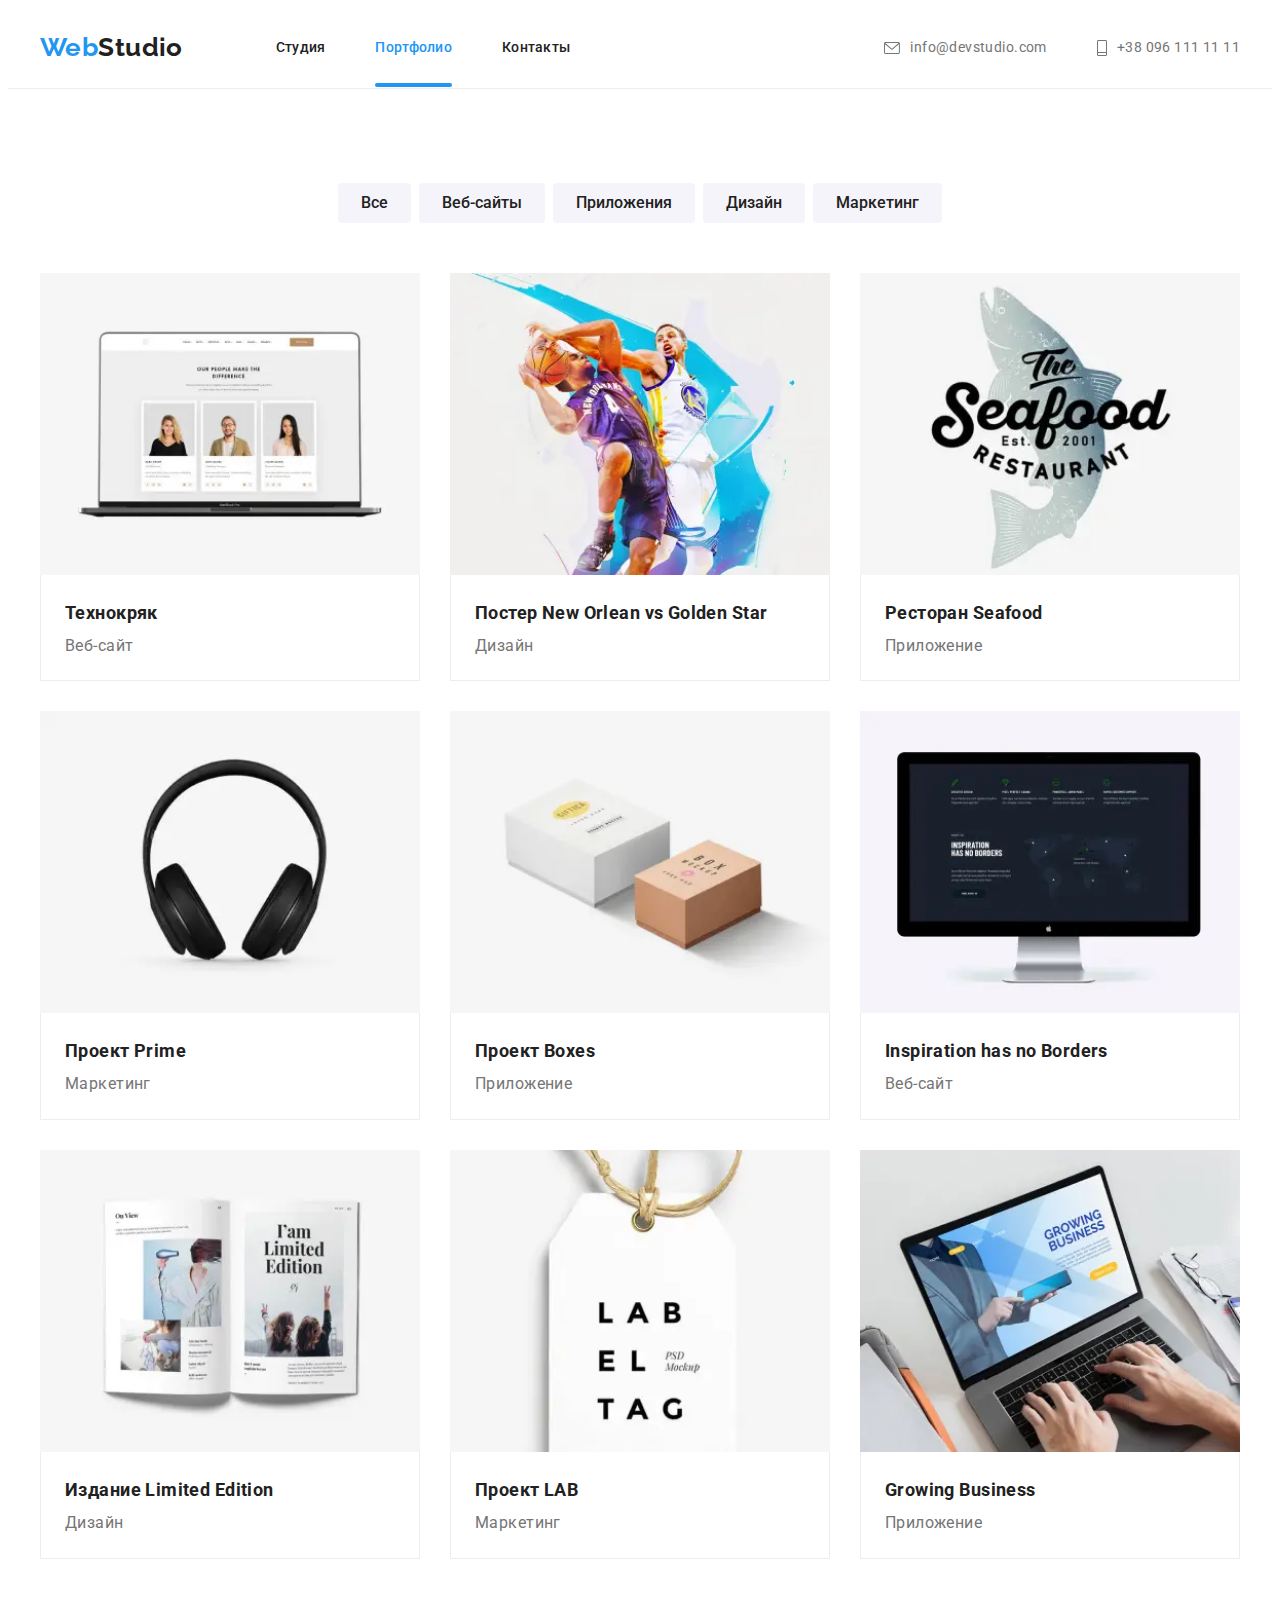
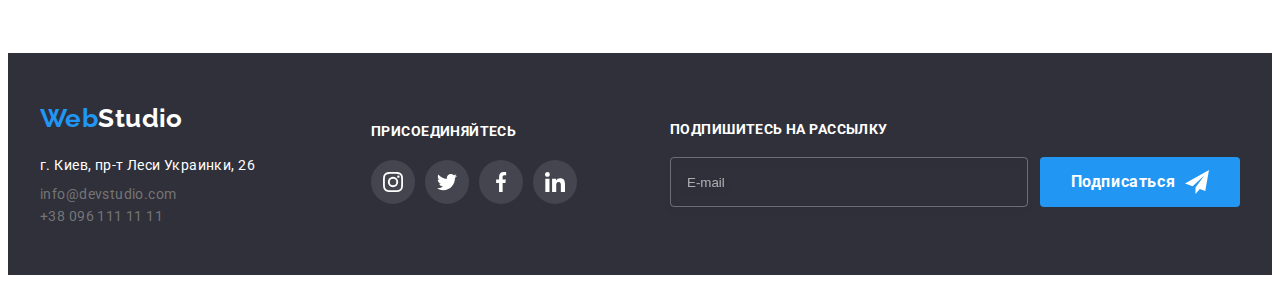
==== commit 465256b1: "Вносит правки по ДЗ" ====
--- a/portfolio.html
+++ b/portfolio.html
@@ -293,7 +293,7 @@
                 </svg>
               </button>
             </form>
-            </div>    
+         </div>    
         </div>
       </footer>
 
--- a/css/styles.css
+++ b/css/styles.css
@@ -567,10 +567,9 @@
 .footer-container {
 display: flex;
 align-items: center;
-justify-content: space-between;
 }
 .footer-contacts {
-  width: 231px;
+  flex-grow: 1;
   margin-right: 70px;
 }
 .join-us {
@@ -649,7 +648,10 @@
 
 .subscribe-button {
   display: flex;
-  padding: 10px 30px;
+align-items: center;
+justify-content: center;
+}
+.subscribe-svg{
   fill: currentColor;
 }
 
@@ -710,23 +712,28 @@
   background-color: var(--background-color);
   border: 1px solid var(--border-color);
   cursor: pointer;
-  fill: var(--title-color);
+ 
 
   transition-property: fill;
   transition-duration: var(--duration);
   transition-timing-function: var(--cubic);
 }
 
-.modal-close:focus,
-.modal-close:hover {
+.close-icon{ fill: var(--title-color);
+
+}
+
+.modal-close:focus .close-icon,
+.modal-close:hover .close-icon{
   fill: var(--accent-color);
 }
 
 .input-menu {
   display: flex;
   flex-direction: column;
-  margin-bottom: 20px;
-}
+ 
+}
+
 .modal-title {
   margin-bottom: 12px;
   font-weight: 700;
@@ -739,7 +746,7 @@
 
 .input {
 
-  margin-bottom: 4px;
+  margin-bottom: 10px;
 }
 .input-div {
   position: relative;
@@ -751,22 +758,30 @@
   cursor: pointer;
 }
 
-.input-label,
-.comment-field::placeholder {
+.input-field-label{
+    display: block;
+    margin-bottom: 4px;
+}
+
+.input-field,
+.comment-field::placeholder{
   font-size: 12px;
   line-height: 1.16;
   letter-spacing: 0.01em;
 }
+
 .input-label {
-  display: flex;
-  margin-bottom: 4px;
+    position: relative;
+    display: inline-block;
+  
 }
 
 .input-svg {
   position: absolute;
-  top: 10px;
+  top: 50%;
   left: 12px;
   fill: var(--title-color);
+  transform: translateY(-50%);
   transition-property: fill;
   transition-duration: var(--duration);
   transition-timing-function: var(--cubic);
@@ -794,6 +809,11 @@
 
 .input-field:focus + .input-svg {
   fill: var(--accent-color);
+}
+
+.text-area{
+    margin-bottom: 20px;
+
 }
 
 .comment-field {
@@ -822,7 +842,7 @@
 }
 
 .hide-checkbox:focus + .agree-check {
-  border: 2px solid var(--accent-color);
+  border: 3px solid var(--title-color);
 }
 
 .modal-submit {
@@ -845,3 +865,4 @@
   fill: var(--accent-text-color); 
   background-color: var(--accent-color);
 }
+
